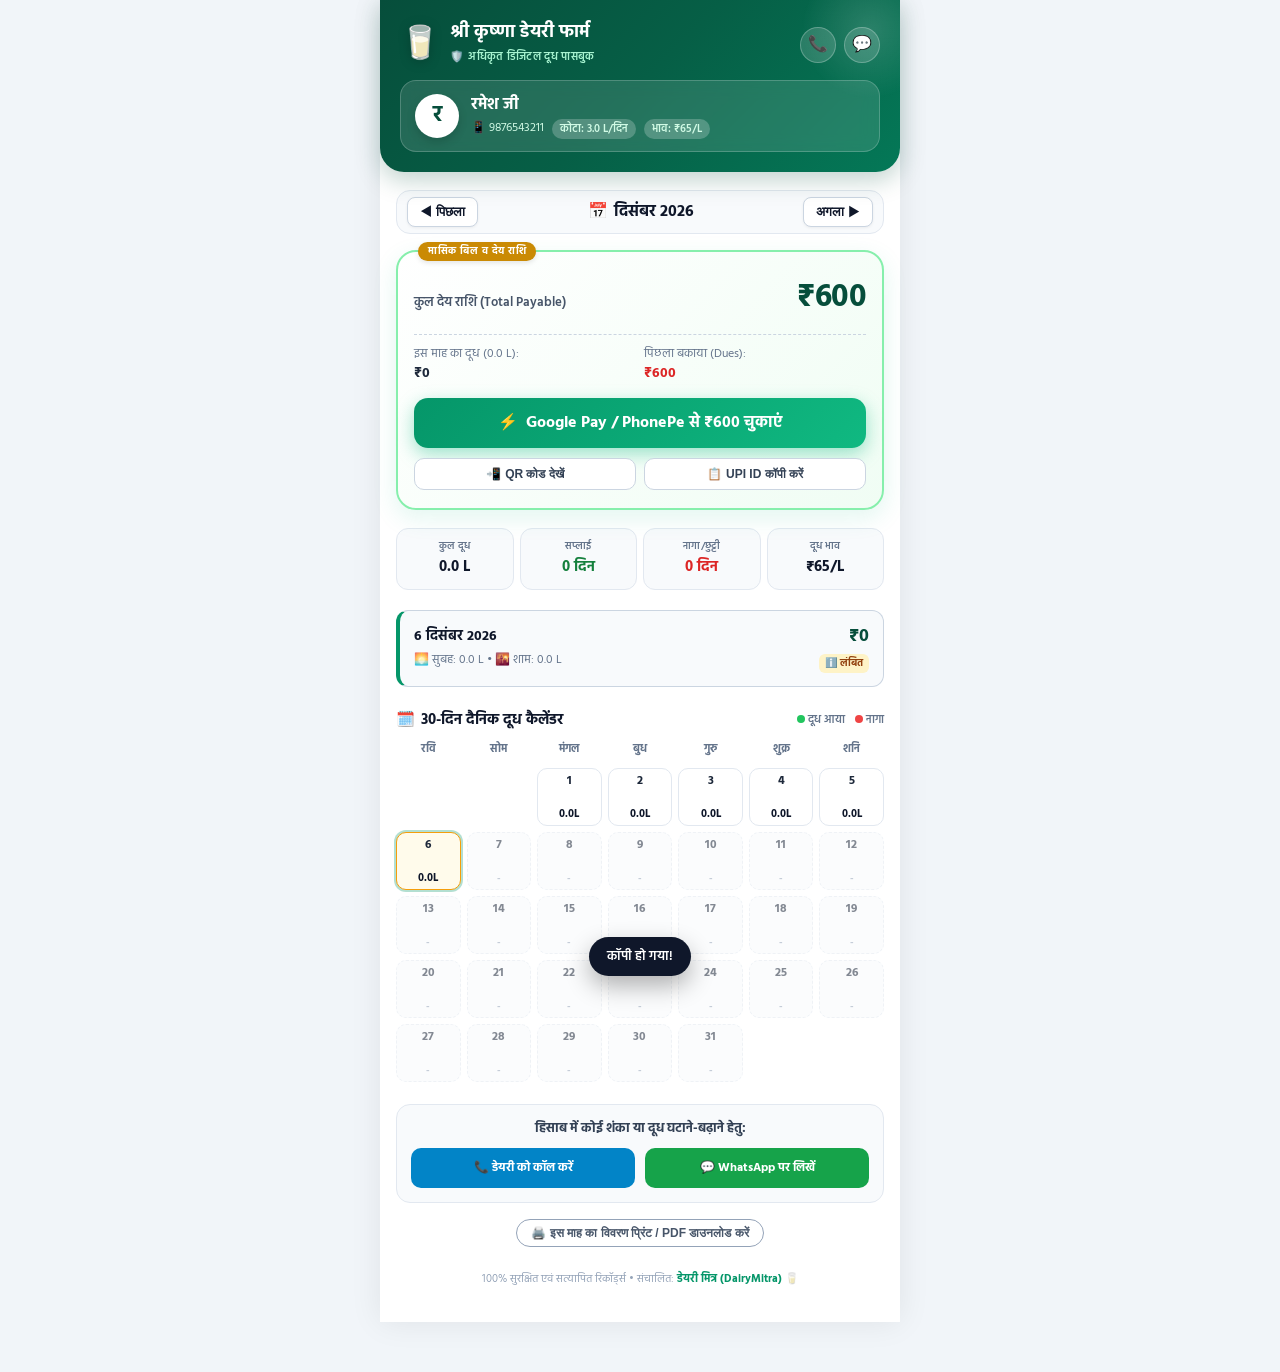
==== passbook.html @ aec5832c "V7.6 V7.6" ====
<!DOCTYPE html>
<html lang="hi">
<head>
  <meta charset="UTF-8">
  <meta name="viewport" content="width=device-width, initial-scale=1.0, maximum-scale=1.0, user-scalable=no">
  <title>डिजिटल दूध पासबुक • डेयरी मित्र (DairyMitra)</title>
  <meta name="description" content="अपने डेयरी फार्म के दूध का दैनिक हिसाब, नागा व मासिक बिल ऑनलाइन लाइव देखें और 1-क्लिक में UPI भुगतान करें।">
  <meta name="theme-color" content="#064e3b">
  <link rel="icon" href="data:image/svg+xml,<svg xmlns='http://www.w3.org/2000/svg' viewBox='0 0 100 100'><text y='.9em' font-size='90'>🥛</text></svg>">
  <link rel="preconnect" href="https://fonts.googleapis.com">
  <link rel="preconnect" href="https://fonts.gstatic.com" crossorigin>
  <link href="https://fonts.googleapis.com/css2?family=Hind:wght@400;500;600;700&family=Plus+Jakarta+Sans:wght@500;600;700;800&display=swap" rel="stylesheet">
  
  <style>
    :root {
      --primary: #059669;
      --primary-dark: #064e3b;
      --primary-light: #10b981;
      --primary-bg: #ecfdf5;
      --accent: #f59e0b;
      --danger: #ef4444;
      --danger-bg: #fef2f2;
      --surface: #ffffff;
      --bg: #f1f5f9;
      --text: #0f172a;
      --text-muted: #64748b;
      --border: #e2e8f0;
      --radius-sm: 8px;
      --radius-md: 14px;
      --radius-lg: 20px;
      --shadow-sm: 0 1px 3px rgba(0,0,0,0.06);
      --shadow-md: 0 6px 18px rgba(0,0,0,0.08);
      --shadow-lg: 0 12px 30px rgba(0,0,0,0.12);
    }

    * {
      box-sizing: border-box;
      margin: 0;
      padding: 0;
      -webkit-tap-highlight-color: transparent;
    }

    body {
      font-family: 'Hind', 'Plus Jakarta Sans', -apple-system, BlinkMacSystemFont, sans-serif;
      background: var(--bg);
      color: var(--text);
      line-height: 1.5;
      padding-bottom: 50px;
    }

    .passbook-container {
      max-width: 520px;
      margin: 0 auto;
      background: var(--surface);
      min-height: 100vh;
      box-shadow: 0 0 30px rgba(0,0,0,0.08);
      position: relative;
    }

    /* Top Brand Header */
    .brand-header {
      background: linear-gradient(135deg, #064e3b 0%, #065f46 50%, #047857 100%);
      color: #ffffff;
      padding: 22px 20px 20px;
      border-bottom-left-radius: 24px;
      border-bottom-right-radius: 24px;
      box-shadow: 0 8px 24px rgba(6, 78, 59, 0.25);
      position: relative;
      overflow: hidden;
    }

    .brand-header::after {
      content: '';
      position: absolute;
      top: -40px;
      right: -40px;
      width: 140px;
      height: 140px;
      background: radial-gradient(circle, rgba(255,255,255,0.15) 0%, transparent 70%);
      border-radius: 50%;
    }

    .brand-top-row {
      display: flex;
      justify-content: space-between;
      align-items: center;
      margin-bottom: 12px;
    }

    .brand-logo-title {
      display: flex;
      align-items: center;
      gap: 10px;
    }

    .brand-icon {
      font-size: 32px;
      line-height: 1;
      filter: drop-shadow(0 2px 6px rgba(0,0,0,0.2));
    }

    .farm-title {
      font-size: 18px;
      font-weight: 700;
      color: #ffffff;
      line-height: 1.2;
    }

    .verified-seal {
      display: inline-flex;
      align-items: center;
      gap: 4px;
      font-size: 11px;
      color: #a7f3d0;
      font-weight: 600;
      letter-spacing: 0.3px;
    }

    .header-quick-actions {
      display: flex;
      gap: 8px;
    }

    .btn-circle-action {
      width: 36px;
      height: 36px;
      border-radius: 50%;
      background: rgba(255,255,255,0.15);
      border: 1px solid rgba(255,255,255,0.25);
      color: #ffffff;
      display: flex;
      align-items: center;
      justify-content: center;
      font-size: 16px;
      cursor: pointer;
      text-decoration: none;
      transition: all 0.2s ease;
    }

    .btn-circle-action:hover {
      background: rgba(255,255,255,0.28);
      transform: scale(1.05);
    }

    /* Customer Profile Card inside Header */
    .cust-profile-card {
      background: rgba(255, 255, 255, 0.12);
      backdrop-filter: blur(8px);
      border: 1px solid rgba(255, 255, 255, 0.2);
      border-radius: 16px;
      padding: 12px 14px;
      display: flex;
      align-items: center;
      justify-content: space-between;
      gap: 12px;
      margin-top: 6px;
    }

    .cust-avatar-box {
      width: 44px;
      height: 44px;
      border-radius: 50%;
      background: #ffffff;
      color: #064e3b;
      display: flex;
      align-items: center;
      justify-content: center;
      font-size: 22px;
      font-weight: 700;
      flex-shrink: 0;
      box-shadow: 0 4px 10px rgba(0,0,0,0.15);
      overflow: hidden;
    }

    .cust-avatar-box img {
      width: 100%;
      height: 100%;
      object-fit: cover;
    }

    .cust-details {
      flex: 1;
      min-width: 0;
    }

    .cust-name {
      font-size: 16px;
      font-weight: 700;
      color: #ffffff;
      white-space: nowrap;
      overflow: hidden;
      text-overflow: ellipsis;
    }

    .cust-meta {
      font-size: 12px;
      color: #d1fae5;
      display: flex;
      flex-wrap: wrap;
      gap: 8px;
      margin-top: 2px;
    }

    .cust-quota-pill {
      background: rgba(255,255,255,0.22);
      padding: 2px 8px;
      border-radius: 10px;
      font-size: 11px;
      font-weight: 600;
    }

    /* Main Body */
    .passbook-content {
      padding: 18px 16px;
    }

    /* Month Selector Bar */
    .month-nav-bar {
      display: flex;
      align-items: center;
      justify-content: space-between;
      background: #f8fafc;
      border: 1px solid var(--border);
      border-radius: var(--radius-md);
      padding: 6px 10px;
      margin-bottom: 16px;
    }

    .btn-month-nav {
      background: var(--surface);
      border: 1px solid #cbd5e1;
      color: var(--text);
      font-size: 13px;
      font-weight: 700;
      padding: 6px 12px;
      border-radius: 8px;
      cursor: pointer;
      display: flex;
      align-items: center;
      gap: 4px;
      box-shadow: var(--shadow-sm);
      transition: all 0.15s ease;
    }

    .btn-month-nav:active {
      transform: scale(0.96);
    }

    .current-month-display {
      font-size: 16px;
      font-weight: 800;
      color: #0f172a;
      display: flex;
      align-items: center;
      gap: 6px;
    }

    /* Executive Billing Hero Card */
    .hero-bill-card {
      background: linear-gradient(135deg, #ffffff 0%, #f0fdf4 100%);
      border: 2px solid #86efac;
      border-radius: var(--radius-lg);
      padding: 18px 16px;
      margin-bottom: 18px;
      box-shadow: 0 8px 24px rgba(16, 185, 129, 0.12);
      position: relative;
    }

    .bill-tag {
      position: absolute;
      top: -10px;
      left: 20px;
      background: #ca8a04;
      color: #ffffff;
      font-size: 10px;
      font-weight: 800;
      padding: 2px 10px;
      border-radius: 12px;
      letter-spacing: 0.5px;
      box-shadow: 0 2px 5px rgba(0,0,0,0.1);
    }

    .bill-amount-row {
      display: flex;
      justify-content: space-between;
      align-items: baseline;
      margin-top: 4px;
      margin-bottom: 12px;
    }

    .bill-label {
      font-size: 13px;
      font-weight: 600;
      color: #475569;
    }

    .bill-total-price {
      font-size: 32px;
      font-weight: 900;
      color: #064e3b;
      letter-spacing: -0.5px;
    }

    .bill-breakdown-row {
      display: grid;
      grid-template-columns: 1fr 1fr;
      gap: 8px;
      padding-top: 10px;
      border-top: 1px dashed #cbd5e1;
      font-size: 12px;
      margin-bottom: 14px;
    }

    .breakdown-item strong {
      display: block;
      font-size: 14px;
      color: #1e293b;
      font-weight: 700;
    }

    .breakdown-item span {
      color: #64748b;
    }

    /* Big 1-Click UPI Pay Button */
    .btn-pay-upi-main {
      width: 100%;
      min-height: 50px;
      background: linear-gradient(135deg, #059669 0%, #10b981 100%);
      color: #ffffff;
      border: none;
      border-radius: 14px;
      font-size: 16px;
      font-weight: 800;
      cursor: pointer;
      display: flex;
      align-items: center;
      justify-content: center;
      gap: 8px;
      box-shadow: 0 6px 18px rgba(16, 185, 129, 0.4);
      transition: all 0.2s ease;
      text-decoration: none;
    }

    .btn-pay-upi-main:hover {
      background: linear-gradient(135deg, #047857 0%, #059669 100%);
      transform: translateY(-2px);
      box-shadow: 0 8px 24px rgba(16, 185, 129, 0.5);
    }

    .btn-pay-upi-main:active {
      transform: scale(0.98);
    }

    .secondary-pay-actions {
      display: flex;
      justify-content: space-between;
      gap: 8px;
      margin-top: 10px;
    }

    .btn-sec-pay {
      flex: 1;
      background: #ffffff;
      border: 1px solid #cbd5e1;
      border-radius: 10px;
      padding: 8px 10px;
      font-size: 12px;
      font-weight: 700;
      color: #334155;
      cursor: pointer;
      display: flex;
      align-items: center;
      justify-content: center;
      gap: 4px;
      transition: all 0.15s ease;
    }

    .btn-sec-pay:hover {
      background: #f8fafc;
      border-color: #94a3b8;
    }

    /* Dynamic QR Code Collapse Card */
    .qr-card-collapsible {
      display: none;
      background: #ffffff;
      border: 1px solid #cbd5e1;
      border-radius: 14px;
      padding: 16px;
      margin-top: 12px;
      text-align: center;
      animation: fadeIn 0.25s ease-out;
    }

    .qr-card-collapsible.active {
      display: block;
    }

    .qr-card-img {
      width: 190px;
      height: 190px;
      border: 2px solid #e2e8f0;
      border-radius: 12px;
      padding: 4px;
      margin: 0 auto 8px;
      display: block;
    }

    .qr-upi-info {
      font-size: 12px;
      color: #475569;
      font-weight: 600;
    }

    /* Monthly Stats Strip */
    .stats-strip {
      display: grid;
      grid-template-columns: repeat(4, 1fr);
      gap: 6px;
      margin-bottom: 20px;
    }

    .stat-pill {
      background: #f8fafc;
      border: 1px solid var(--border);
      border-radius: 12px;
      padding: 10px 4px;
      text-align: center;
    }

    .stat-pill-label {
      display: block;
      font-size: 10px;
      color: #64748b;
      font-weight: 600;
      text-transform: uppercase;
      letter-spacing: 0.3px;
    }

    .stat-pill-val {
      font-size: 15px;
      font-weight: 800;
      color: #0f172a;
      margin-top: 2px;
      display: block;
    }

    .stat-pill-val.green {
      color: #15803d;
    }

    .stat-pill-val.red {
      color: #dc2626;
    }

    /* Calendar Section */
    .calendar-section-header {
      display: flex;
      justify-content: space-between;
      align-items: center;
      margin-bottom: 10px;
    }

    .section-title {
      font-size: 15px;
      font-weight: 800;
      color: #0f172a;
      display: flex;
      align-items: center;
      gap: 6px;
    }

    .calendar-legend {
      display: flex;
      align-items: center;
      gap: 10px;
      font-size: 11px;
      color: #64748b;
      font-weight: 600;
    }

    .legend-dot {
      width: 8px;
      height: 8px;
      border-radius: 50%;
      display: inline-block;
    }

    .legend-dot.green { background: #22c55e; }
    .legend-dot.red { background: #ef4444; }

    /* Interactive 30-Day Grid (Country Delight / MilkBasket Style) */
    .days-grid {
      display: grid;
      grid-template-columns: repeat(7, 1fr);
      gap: 6px;
      margin-bottom: 22px;
    }

    .day-col-header {
      text-align: center;
      font-size: 11px;
      font-weight: 700;
      color: #64748b;
      padding-bottom: 4px;
    }

    .day-cell {
      background: #ffffff;
      border: 1.5px solid #e2e8f0;
      border-radius: 10px;
      min-height: 58px;
      padding: 6px 4px 4px;
      display: flex;
      flex-direction: column;
      justify-content: space-between;
      align-items: center;
      cursor: pointer;
      position: relative;
      transition: all 0.15s ease;
    }

    .day-cell:hover {
      border-color: #94a3b8;
      transform: translateY(-1px);
    }

    .day-cell.is-selected {
      border-color: #059669;
      background: #f0fdf4;
      box-shadow: 0 0 0 2px rgba(5, 150, 105, 0.3);
    }

    .day-cell.is-today {
      border-color: #f59e0b;
      background: #fffbeb;
    }

    .day-cell.is-delivered {
      border-color: #bbf7d0;
      background: #f0fdf4;
    }

    .day-cell.is-skipped {
      border-color: #fecaca;
      background: #fef2f2;
    }

    .day-cell.is-future {
      opacity: 0.55;
      background: #f8fafc;
      border-style: dashed;
      cursor: default;
    }

    .cell-date-num {
      font-size: 12px;
      font-weight: 700;
      color: #1e293b;
      line-height: 1;
    }

    .cell-milk-qty {
      font-size: 11px;
      font-weight: 800;
      line-height: 1.1;
      text-align: center;
      border-radius: 6px;
      padding: 1px 3px;
      width: 100%;
    }

    .is-delivered .cell-milk-qty {
      color: #15803d;
      background: #dcfce7;
    }

    .is-skipped .cell-milk-qty {
      color: #b91c1c;
      background: #fee2e2;
      font-size: 9px;
      font-weight: 700;
    }

    .is-future .cell-milk-qty {
      color: #94a3b8;
      font-size: 10px;
    }

    /* Selected Day Detail Popover / Card */
    .day-detail-banner {
      background: #f8fafc;
      border: 1px solid #cbd5e1;
      border-left: 4px solid #059669;
      border-radius: 12px;
      padding: 12px 14px;
      margin-bottom: 22px;
      display: flex;
      justify-content: space-between;
      align-items: center;
      animation: fadeIn 0.2s ease-out;
    }

    .day-detail-info strong {
      display: block;
      font-size: 14px;
      color: #0f172a;
    }

    .day-detail-info small {
      font-size: 12px;
      color: #64748b;
    }

    .day-detail-amount {
      text-align: right;
    }

    .day-detail-amount .day-cost {
      font-size: 18px;
      font-weight: 800;
      color: #064e3b;
      display: block;
    }

    .day-detail-amount .day-status-pill {
      font-size: 10px;
      font-weight: 700;
      padding: 2px 6px;
      border-radius: 6px;
      display: inline-block;
    }

    .day-status-pill.delivered { background: #dcfce7; color: #166534; }
    .day-status-pill.skipped { background: #fee2e2; color: #991b1b; }
    .day-status-pill.pending { background: #fef3c7; color: #92400e; }

    /* Bottom Trust & Contact Buttons */
    .bottom-support-box {
      background: #f8fafc;
      border: 1px solid var(--border);
      border-radius: var(--radius-md);
      padding: 14px;
      text-align: center;
      margin-top: 10px;
    }

    .support-title {
      font-size: 13px;
      font-weight: 700;
      color: #334155;
      margin-bottom: 10px;
    }

    .support-buttons-row {
      display: grid;
      grid-template-columns: 1fr 1fr;
      gap: 10px;
    }

    .btn-support {
      min-height: 40px;
      border-radius: 10px;
      font-size: 12px;
      font-weight: 700;
      display: flex;
      align-items: center;
      justify-content: center;
      gap: 6px;
      cursor: pointer;
      text-decoration: none;
      transition: all 0.15s ease;
      border: none;
    }

    .btn-support.call {
      background: #0284c7;
      color: #ffffff;
    }

    .btn-support.whatsapp {
      background: #16a34a;
      color: #ffffff;
    }

    .btn-support:active {
      transform: scale(0.97);
    }

    /* Print & Share Action */
    .print-download-row {
      display: flex;
      justify-content: center;
      margin-top: 16px;
    }

    .btn-print-slip {
      background: transparent;
      border: 1px solid #94a3b8;
      color: #475569;
      font-size: 12px;
      font-weight: 700;
      padding: 6px 14px;
      border-radius: 20px;
      cursor: pointer;
      display: flex;
      align-items: center;
      gap: 6px;
      transition: all 0.15s ease;
    }

    .btn-print-slip:hover {
      background: #e2e8f0;
      color: #0f172a;
    }

    /* Footer Note */
    .passbook-footer {
      text-align: center;
      font-size: 11px;
      color: #94a3b8;
      margin-top: 24px;
      padding-bottom: 16px;
    }

    .passbook-footer strong {
      color: #059669;
    }

    /* Toast Notification */
    .passbook-toast {
      position: fixed;
      bottom: 24px;
      left: 50%;
      transform: translateX(-50%) translateY(100px);
      background: #0f172a;
      color: #ffffff;
      padding: 10px 18px;
      border-radius: 25px;
      font-size: 13px;
      font-weight: 600;
      box-shadow: 0 10px 25px rgba(0,0,0,0.3);
      z-index: 9999;
      transition: transform 0.3s cubic-bezier(0.18, 0.89, 0.32, 1.28);
      pointer-events: none;
      white-space: nowrap;
    }

    .passbook-toast.show {
      transform: translateX(-50%) translateY(0);
    }

    @keyframes fadeIn {
      from { opacity: 0; transform: translateY(-4px); }
      to { opacity: 1; transform: translateY(0); }
    }

    /* Print Friendly Overrides */
    @media print {
      body {
        background: #ffffff;
        color: #000000;
      }
      .passbook-container {
        box-shadow: none;
        max-width: 100%;
      }
      .btn-pay-upi-main, .secondary-pay-actions, .month-nav-bar, .bottom-support-box, .print-download-row {
        display: none !important;
      }
      .brand-header {
        background: #f1f5f9 !important;
        color: #000000 !important;
        border-radius: 0;
      }
      .farm-title, .cust-name {
        color: #000000 !important;
      }
      .cust-profile-card {
        background: #ffffff !important;
        border: 1px solid #000000 !important;
      }
    }
  </style>
</head>
<body>

  <div class="passbook-container">
    <!-- Brand & Farm Header -->
    <header class="brand-header">
      <div class="brand-top-row">
        <div class="brand-logo-title">
          <span class="brand-icon">🥛</span>
          <div>
            <h1 class="farm-title" id="farmNameDisplay">श्री कृष्णा डेयरी फार्म</h1>
            <div class="verified-seal">
              <span>🛡️</span> अधिकृत डिजिटल दूध पासबुक
            </div>
          </div>
        </div>
        <div class="header-quick-actions">
          <a href="#" class="btn-circle-action" id="headerCallBtn" title="कॉल करें">📞</a>
          <a href="#" class="btn-circle-action" id="headerWaBtn" target="_blank" title="WhatsApp करें">💬</a>
        </div>
      </div>

      <!-- Customer Profile Header Card -->
      <div class="cust-profile-card">
        <div class="cust-avatar-box" id="custAvatarBox">
          👤
        </div>
        <div class="cust-details">
          <div class="cust-name" id="custNameDisplay">रमेश जी</div>
          <div class="cust-meta">
            <span id="custPhoneDisplay">📱 9876543211</span>
            <span class="cust-quota-pill" id="custQuotaDisplay">कोटा: 2.0 L/दिन</span>
            <span class="cust-quota-pill" id="custRateDisplay">भाव: ₹65/L</span>
          </div>
        </div>
      </div>
    </header>

    <!-- Main Content Area -->
    <main class="passbook-content">
      <!-- Month Navigation Bar -->
      <div class="month-nav-bar">
        <button type="button" class="btn-month-nav" id="btnPrevMonth">◀ पिछला</button>
        <div class="current-month-display">
          <span>📅</span>
          <span id="currentMonthYearText">अक्टूबर 2026</span>
        </div>
        <button type="button" class="btn-month-nav" id="btnNextMonth">अगला ▶</button>
      </div>

      <!-- Executive Billing & Dues Hero Card -->
      <section class="hero-bill-card">
        <span class="bill-tag">मासिक बिल व देय राशि</span>
        
        <div class="bill-amount-row">
          <div class="bill-label">कुल देय राशि (Total Payable)</div>
          <div class="bill-total-price" id="totalPayableDisplay">₹0</div>
        </div>

        <div class="bill-breakdown-row">
          <div class="breakdown-item">
            <span>इस माह का दूध (<span id="bdTotalLitres">0.0</span> L):</span>
            <strong id="bdMonthBill">₹0</strong>
          </div>
          <div class="breakdown-item">
            <span>पिछला बकाया (Dues):</span>
            <strong id="bdPrevDues" style="color: #dc2626;">₹0</strong>
          </div>
        </div>

        <!-- 1-Click UPI Payment Button -->
        <a href="#" class="btn-pay-upi-main" id="btnPayUpiNow">
          <span>⚡</span> <span id="btnPayText">Google Pay / PhonePe से ₹0 चुकाएं</span>
        </a>

        <!-- Secondary Pay Options (QR Code Toggle & Copy ID) -->
        <div class="secondary-pay-actions">
          <button type="button" class="btn-sec-pay" id="btnToggleQr">
            <span>📲</span> QR कोड देखें
          </button>
          <button type="button" class="btn-sec-pay" id="btnCopyUpiId">
            <span>📋</span> UPI ID कॉपी करें
          </button>
        </div>

        <!-- Collapsible QR Code Card -->
        <div class="qr-card-collapsible" id="qrCollapseCard">
          <img src="" alt="DairyMitra Payment QR" class="qr-card-img" id="passbookQrImg">
          <div class="qr-upi-info">
            PhonePe, GPay, Paytm या BHIM से स्कैन करें<br>
            <strong id="displayUpiIdText">dairyfarm@upi</strong>
          </div>
        </div>
      </section>

      <!-- Monthly Statistics Bar -->
      <section class="stats-strip">
        <div class="stat-pill">
          <span class="stat-pill-label">कुल दूध</span>
          <strong class="stat-pill-val" id="statLitres">0.0 L</strong>
        </div>
        <div class="stat-pill">
          <span class="stat-pill-label">सप्लाई</span>
          <strong class="stat-pill-val green" id="statDays">0 दिन</strong>
        </div>
        <div class="stat-pill">
          <span class="stat-pill-label">नागा/छुट्टी</span>
          <strong class="stat-pill-val red" id="statSkipped">0 दिन</strong>
        </div>
        <div class="stat-pill">
          <span class="stat-pill-label">दूध भाव</span>
          <strong class="stat-pill-val" id="statRate">₹65/L</strong>
        </div>
      </section>

      <!-- Selected Day Detail Popover / Callout -->
      <div class="day-detail-banner" id="dayDetailBanner" style="display: none;">
        <div class="day-detail-info">
          <strong id="detailDateHeading">15 अक्टूबर 2026</strong>
          <small id="detailShiftBreakdown">सुबह: 1.0 L • शाम: 1.0 L</small>
        </div>
        <div class="day-detail-amount">
          <span class="day-cost" id="detailCost">₹130</span>
          <span class="day-status-pill delivered" id="detailStatusBadge">✓ दूध डिलीवर</span>
        </div>
      </div>

      <!-- Country Delight Style 30-Day Milk Calendar Grid -->
      <section class="calendar-section">
        <div class="calendar-section-header">
          <div class="section-title">
            <span>🗓️</span> 30-दिन दैनिक दूध कैलेंडर
          </div>
          <div class="calendar-legend">
            <span><span class="legend-dot green"></span> दूध आया</span>
            <span><span class="legend-dot red"></span> नागा</span>
          </div>
        </div>

        <!-- 7 Days Grid Header -->
        <div class="days-grid" id="calendarDaysGrid">
          <!-- Populated dynamically via JS -->
        </div>
      </section>

      <!-- Direct Contact & Support -->
      <section class="bottom-support-box">
        <div class="support-title">हिसाब में कोई शंका या दूध घटाने-बढ़ाने हेतु:</div>
        <div class="support-buttons-row">
          <a href="#" class="btn-support call" id="btnSupportCall">
            📞 डेयरी को कॉल करें
          </a>
          <a href="#" class="btn-support whatsapp" id="btnSupportWa" target="_blank">
            💬 WhatsApp पर लिखें
          </a>
        </div>
      </section>

      <!-- Print / Download PDF -->
      <div class="print-download-row">
        <button type="button" class="btn-print-slip" onclick="window.print()">
          🖨️ इस माह का विवरण प्रिंट / PDF डाउनलोड करें
        </button>
      </div>

      <footer class="passbook-footer">
        100% सुरक्षित एवं सत्यापित रिकॉर्ड्स • संचालित: <strong>डेयरी मित्र (DairyMitra)</strong> 🥛
      </footer>
    </main>
  </div>

  <!-- Toast Notification -->
  <div class="passbook-toast" id="passbookToast">कॉपी हो गया!</div>

  <!-- Client-side Logic -->
  <script>
    // State
    let currentYear = new Date().getFullYear();
    let currentMonth = new Date().getMonth() + 1;
    let selectedDayNum = new Date().getDate();

    let customerData = {
      id: 'c1',
      name: 'रमेश जी',
      phone: '9876543211',
      address: 'मकान नं 12, गली 2',
      quotaMorning: 2.0,
      quotaEvening: 1.0,
      rate: 65,
      dues: 600,
      photo: ''
    };

    let farmSettings = {
      farmName: 'श्री कृष्णा डेयरी फार्म',
      ownerPhone: '9876543210',
      upiId: 'dairyfarm@upi',
      defaultRate: 65
    };

    let deliveryRecords = {};

    const HINDI_MONTHS = ['', 'जनवरी', 'फ़रवरी', 'मार्च', 'अप्रैल', 'मई', 'जून', 'जुलाई', 'अगस्त', 'सितंबर', 'अक्टूबर', 'नवंबर', 'दिसंबर'];
    const DAY_NAMES = ['रवि', 'सोम', 'मंगल', 'बुध', 'गुरु', 'शुक्र', 'शनि'];

    function showToast(msg) {
      const toast = document.getElementById('passbookToast');
      toast.innerText = msg;
      toast.classList.add('show');
      setTimeout(() => toast.classList.remove('show'), 2200);
    }

    // Parse URL Params & Payload
    function initDataFromUrl() {
      const urlParams = new URLSearchParams(window.location.search);
      const custId = urlParams.get('c') || urlParams.get('cust') || 'c1';
      const farmPhone = urlParams.get('f') || urlParams.get('phone') || '';
      const yearParam = parseInt(urlParams.get('y'));
      const monthParam = parseInt(urlParams.get('m'));

      if (yearParam && yearParam >= 2020) currentYear = yearParam;
      if (monthParam && monthParam >= 1 && monthParam <= 12) currentMonth = monthParam;

      // Check Hash for embedded Base64 payload (100% offline & portable)
      if (window.location.hash && window.location.hash.startsWith('#d=')) {
        try {
          const rawB64 = window.location.hash.substring(3);
          const decodedJson = decodeURIComponent(escape(atob(rawB64)));
          const payload = JSON.parse(decodedJson);
          if (payload.customer) customerData = payload.customer;
          if (payload.farmSettings) farmSettings = payload.farmSettings;
          if (payload.deliveries) deliveryRecords = payload.deliveries;
          renderAll();
          return;
        } catch (e) {
          console.warn('Could not parse hash payload:', e);
        }
      }

      // Check LocalStorage if opened on same device
      try {
        const local = localStorage.getItem('dairymitra_db_v1');
        if (local) {
          const fullData = JSON.parse(local);
          if (fullData.farmSettings) farmSettings = { ...farmSettings, ...fullData.farmSettings };
          const urlParams = new URLSearchParams(window.location.search);
          const isSupplier = (urlParams.get('type') === 'supplier') || (window.location.hash && window.location.hash.includes('"type":"supplier"'));
          const suppId = urlParams.get('s') || custId;

          if (isSupplier && fullData.suppliers) {
            const foundSupp = (fullData.suppliers || []).find(s => s.id === suppId || s.phone === suppId);
            if (foundSupp) customerData = foundSupp;
            if (fullData.dailyRecords) {
              Object.keys(fullData.dailyRecords).forEach(dKey => {
                const rec = fullData.dailyRecords[dKey];
                if (rec && rec.purchases) {
                  const m = rec.purchases.morning ? rec.purchases.morning[customerData.id] : null;
                  const e = rec.purchases.evening ? rec.purchases.evening[customerData.id] : null;
                  if (m || e) {
                    deliveryRecords[dKey] = {
                      morning: m || { litres: 0, status: 'unrecorded' },
                      evening: e || { litres: 0, status: 'unrecorded' }
                    };
                  }
                }
              });
            }
          } else {
            const found = (fullData.customers || []).find(c => c.id === custId || c.phone === custId);
            if (found) customerData = found;
            if (fullData.dailyRecords) {
              Object.keys(fullData.dailyRecords).forEach(dKey => {
                const rec = fullData.dailyRecords[dKey];
                if (rec && rec.delivery) {
                  const m = rec.delivery.morning ? rec.delivery.morning[customerData.id] : null;
                  const e = rec.delivery.evening ? rec.delivery.evening[customerData.id] : null;
                  if (m || e) {
                    deliveryRecords[dKey] = {
                      morning: m || { litres: 0, status: 'pending' },
                      evening: e || { litres: 0, status: 'pending' }
                    };
                  }
                }
              });
            }
          }
        }
      } catch (err) {
        console.warn('LocalStorage lookup failed:', err);
      }

      // Attempt live fetch from server
      fetch(`/api/passbook-data?c=${encodeURIComponent(custId)}&phone=${encodeURIComponent(farmPhone)}`)
        .then(res => res.json())
        .then(data => {
          if (data && data.success) {
            if (data.customer) customerData = data.customer;
            if (data.farmSettings) farmSettings = data.farmSettings;
            if (data.deliveries) deliveryRecords = data.deliveries;
            renderAll();
          }
        })
        .catch(err => {
          console.log('Server fetch offline, using local/cached state:', err);
        })
        .finally(() => {
          renderAll();
        });
    }

    function calculateMonthStats(year, month) {
      const daysInMonth = new Date(year, month, 0).getDate();
      const todayStr = new Date().toISOString().split('T')[0];
      const rate = customerData.rate || 65;
      const defaultDaily = (customerData.quotaMorning || 0) + (customerData.quotaEvening || 0);

      let totalLitres = 0;
      let deliveredDays = 0;
      let skippedDays = 0;
      const days = [];

      for (let d = 1; d <= daysInMonth; d++) {
        const dKey = `${year}-${String(month).padStart(2, '0')}-${String(d).padStart(2, '0')}`;
        const isFuture = (dKey > todayStr);
        const isToday = (dKey === todayStr);

        let mQty = 0;
        let eQty = 0;
        let mStatus = 'pending';
        let eStatus = 'pending';
        let hasData = false;

        if (deliveryRecords[dKey]) {
          hasData = true;
          const rec = deliveryRecords[dKey];
          if (rec.morning) {
            mQty = parseFloat(rec.morning.litres) || 0;
            mStatus = rec.morning.status || (mQty > 0 ? 'delivered' : 'pending');
          }
          if (rec.evening) {
            eQty = parseFloat(rec.evening.litres) || 0;
            eStatus = rec.evening.status || (eQty > 0 ? 'delivered' : 'pending');
          }
        } else if (!isFuture) {
          // Do NOT fake deliveries for unrecorded past days
          mQty = 0;
          eQty = 0;
          mStatus = 'unrecorded';
          eStatus = 'unrecorded';
          hasData = false;
        }

        const dayTotal = Math.round((mQty + eQty) * 10) / 10;
        let status = 'unrecorded';

        if (isFuture) {
          status = 'future';
        } else if (dayTotal > 0) {
          status = 'delivered';
          deliveredDays++;
          totalLitres += dayTotal;
        } else if (mStatus === 'skipped' || eStatus === 'skipped') {
          status = 'skipped';
          skippedDays++;
        } else if (isToday) {
          status = 'today';
        }

        days.push({
          dayNum: d,
          dateKey: dKey,
          morningQty: mQty,
          eveningQty: eQty,
          totalLitres: dayTotal,
          status: status,
          isFuture: isFuture,
          isToday: isToday,
          cost: Math.round(dayTotal * rate)
        });
      }

      totalLitres = Math.round(totalLitres * 10) / 10;
      const monthBill = Math.round(totalLitres * rate);
      const dues = customerData.dues || 0;
      const totalPayable = monthBill + dues;

      return {
        daysInMonth,
        totalLitres,
        deliveredDays,
        skippedDays,
        rate,
        monthBill,
        dues,
        totalPayable,
        days
      };
    }

    function renderAll() {
      const urlParams = new URLSearchParams(window.location.search);
      const isSupplier = (urlParams.get('type') === 'supplier') || (window.location.hash && window.location.hash.includes('"type":"supplier"'));

      // 1. Header Details
      document.getElementById('farmNameDisplay').innerText = farmSettings.farmName || 'श्री कृष्णा डेयरी फार्म';
      document.getElementById('custNameDisplay').innerText = customerData.name || (isSupplier ? 'किसान सप्लायर' : 'ग्राहक');
      document.getElementById('custPhoneDisplay').innerText = customerData.phone ? `📱 ${customerData.phone}` : (customerData.village ? `📍 ${customerData.village}` : '');
      
      const totalQuota = ((customerData.quotaMorning || 0) + (customerData.quotaEvening || 0)).toFixed(1);
      document.getElementById('custQuotaDisplay').innerText = isSupplier ? `अनुमानित: ${totalQuota} L/दिन` : `कोटा: ${totalQuota} L/दिन`;
      document.getElementById('custRateDisplay').innerText = isSupplier ? `खरीद भाव: ₹${customerData.rate || 48}/L` : `भाव: ₹${customerData.rate || 65}/L`;

      if (isSupplier) {
        document.title = `डिजिटल दूध संकलन पासबुक • ${customerData.name}`;
        const liveBadge = document.querySelector('.live-badge');
        if (liveBadge) liveBadge.innerText = '🤝 किसान संकलन पासबुक';
        const payBtn = document.getElementById('openUpiModalBtn');
        if (payBtn) payBtn.style.display = 'none';
      }

      // Customer Avatar
      const avatarBox = document.getElementById('custAvatarBox');
      if (customerData.photo) {
        avatarBox.innerHTML = `<img src="${customerData.photo}" alt="${customerData.name}">`;
      } else {
        avatarBox.innerText = (customerData.name || 'ग')[0];
      }

      // Quick Call / WA links
      const ownerPhone = (farmSettings.ownerPhone || '9876543210').replace(/[^0-9]/g, '');
      const callLink = `tel:${ownerPhone}`;
      const waText = encodeURIComponent(`नमस्ते ${farmSettings.farmName}, मैं ${customerData.name} अपनी ऑनलाइन पासबुक देख रहा हूँ।`);
      const waLink = `https://wa.me/91${ownerPhone}?text=${waText}`;

      document.getElementById('headerCallBtn').href = callLink;
      document.getElementById('headerWaBtn').href = waLink;
      document.getElementById('btnSupportCall').href = callLink;
      document.getElementById('btnSupportWa').href = waLink;

      // 2. Month Display
      document.getElementById('currentMonthYearText').innerText = `${HINDI_MONTHS[currentMonth]} ${currentYear}`;

      // 3. Stats & Billing
      const stats = calculateMonthStats(currentYear, currentMonth);

      document.getElementById('totalPayableDisplay').innerText = `₹${stats.totalPayable.toLocaleString('en-IN')}`;
      document.getElementById('bdTotalLitres').innerText = stats.totalLitres.toFixed(1);
      document.getElementById('bdMonthBill').innerText = `₹${stats.monthBill.toLocaleString('en-IN')}`;
      document.getElementById('bdPrevDues').innerText = `₹${stats.dues.toLocaleString('en-IN')}`;
      document.getElementById('btnPayText').innerText = `Google Pay / PhonePe से ₹${stats.totalPayable.toLocaleString('en-IN')} चुकाएं`;

      document.getElementById('statLitres').innerText = `${stats.totalLitres.toFixed(1)} L`;
      document.getElementById('statDays').innerText = `${stats.deliveredDays} दिन`;
      document.getElementById('statSkipped').innerText = `${stats.skippedDays} दिन`;
      document.getElementById('statRate').innerText = `₹${stats.rate}/L`;

      // 4. Setup UPI Deep Link & QR Code
      const upiId = farmSettings.upiId || 'dairyfarm@upi';
      const upiName = farmSettings.farmName || 'DairyMitra';
      const amount = stats.totalPayable > 0 ? stats.totalPayable : 1;
      const tn = encodeURIComponent(`MilkBill-${customerData.name}-${HINDI_MONTHS[currentMonth]}`);
      const upiParams = `pa=${encodeURIComponent(upiId)}&pn=${encodeURIComponent(upiName)}&am=${amount}&cu=INR&tn=${tn}`;
      const genericUpi = `upi://pay?${upiParams}`;

      // Setup Payment Button
      const payBtn = document.getElementById('btnPayUpiNow');
      payBtn.href = genericUpi;
      payBtn.onclick = (e) => {
        const isMobile = /Android|iPhone|iPad|iPod/i.test(navigator.userAgent || '');
        if (!isMobile) {
          e.preventDefault();
          toggleQrCode(true);
          showToast(`💻 कृपया नीचे दिए गए QR कोड को मोबाइल से स्कैन करें`);
        }
      };

      // Setup QR Image
      const qrData = encodeURIComponent(genericUpi);
      document.getElementById('passbookQrImg').src = `https://api.qrserver.com/v1/create-qr-code/?size=200x200&data=${qrData}`;
      document.getElementById('displayUpiIdText').innerText = upiId;

      // 5. Render 30-Day Calendar Grid
      renderCalendarGrid(stats.days);
    }

    function renderCalendarGrid(daysArray) {
      const grid = document.getElementById('calendarDaysGrid');
      grid.innerHTML = '';

      // First day of month offset
      const firstDayIndex = new Date(currentYear, currentMonth - 1, 1).getDay();

      // Day of week headers
      DAY_NAMES.forEach(dayName => {
        const h = document.createElement('div');
        h.className = 'day-col-header';
        h.innerText = dayName;
        grid.appendChild(h);
      });

      // Blank cells before the 1st
      for (let i = 0; i < firstDayIndex; i++) {
        const blank = document.createElement('div');
        blank.style.visibility = 'hidden';
        grid.appendChild(blank);
      }

      daysArray.forEach(d => {
        const cell = document.createElement('div');
        cell.className = `day-cell is-${d.status}`;
        if (d.dayNum === selectedDayNum) cell.classList.add('is-selected');

        let displayQty = `${d.totalLitres.toFixed(1)}L`;
        if (d.status === 'skipped') displayQty = 'नागा';
        else if (d.isFuture) displayQty = '-';

        cell.innerHTML = `
          <span class="cell-date-num">${d.dayNum}</span>
          <span class="cell-milk-qty">${displayQty}</span>
        `;

        cell.addEventListener('click', () => {
          document.querySelectorAll('.day-cell').forEach(c => c.classList.remove('is-selected'));
          cell.classList.add('is-selected');
          selectedDayNum = d.dayNum;
          showDayDetail(d);
        });

        grid.appendChild(cell);

        // Auto-show today or first day
        if (d.dayNum === selectedDayNum || (d.isToday && !selectedDayNum)) {
          showDayDetail(d);
        }
      });
    }

    function showDayDetail(d) {
      const banner = document.getElementById('dayDetailBanner');
      banner.style.display = 'flex';

      const dateHeading = document.getElementById('detailDateHeading');
      const shiftBreakdown = document.getElementById('detailShiftBreakdown');
      const costEl = document.getElementById('detailCost');
      const badge = document.getElementById('detailStatusBadge');

      dateHeading.innerText = `${d.dayNum} ${HINDI_MONTHS[currentMonth]} ${currentYear}`;
      shiftBreakdown.innerText = `🌅 सुबह: ${(d.morningQty || 0).toFixed(1)} L • 🌇 शाम: ${(d.eveningQty || 0).toFixed(1)} L`;
      costEl.innerText = `₹${d.cost}`;

      if (d.status === 'delivered') {
        badge.className = 'day-status-pill delivered';
        badge.innerText = `✓ ${d.totalLitres.toFixed(1)} L सप्लाई`;
      } else if (d.status === 'skipped') {
        badge.className = 'day-status-pill skipped';
        badge.innerText = '❌ नागा / छुट्टी';
      } else if (d.isFuture) {
        badge.className = 'day-status-pill pending';
        badge.innerText = '⏳ आगामी दिन';
      } else {
        badge.className = 'day-status-pill pending';
        badge.innerText = 'ℹ️ लंबित';
      }
    }

    function toggleQrCode(forceOpen = false) {
      const card = document.getElementById('qrCollapseCard');
      if (forceOpen || !card.classList.contains('active')) {
        card.classList.add('active');
      } else {
        card.classList.remove('active');
      }
    }

    // Event Listeners
    document.getElementById('btnPrevMonth').addEventListener('click', () => {
      currentMonth--;
      if (currentMonth < 1) {
        currentMonth = 12;
        currentYear--;
      }
      selectedDayNum = 1;
      renderAll();
    });

    document.getElementById('btnNextMonth').addEventListener('click', () => {
      currentMonth++;
      if (currentMonth > 12) {
        currentMonth = 1;
        currentYear++;
      }
      selectedDayNum = 1;
      renderAll();
    });

    document.getElementById('btnToggleQr').addEventListener('click', () => toggleQrCode());

    document.getElementById('btnCopyUpiId').addEventListener('click', () => {
      const upiId = farmSettings.upiId || 'dairyfarm@upi';
      if (navigator.clipboard) {
        navigator.clipboard.writeText(upiId).then(() => {
          showToast(`📋 UPI ID कॉपी हुई: ${upiId}`);
        }).catch(() => {
          showToast(`📋 UPI ID: ${upiId}`);
        });
      } else {
        showToast(`📋 UPI ID: ${upiId}`);
      }
    });

    // Initialize
    initDataFromUrl();
  </script>
</body>
</html>
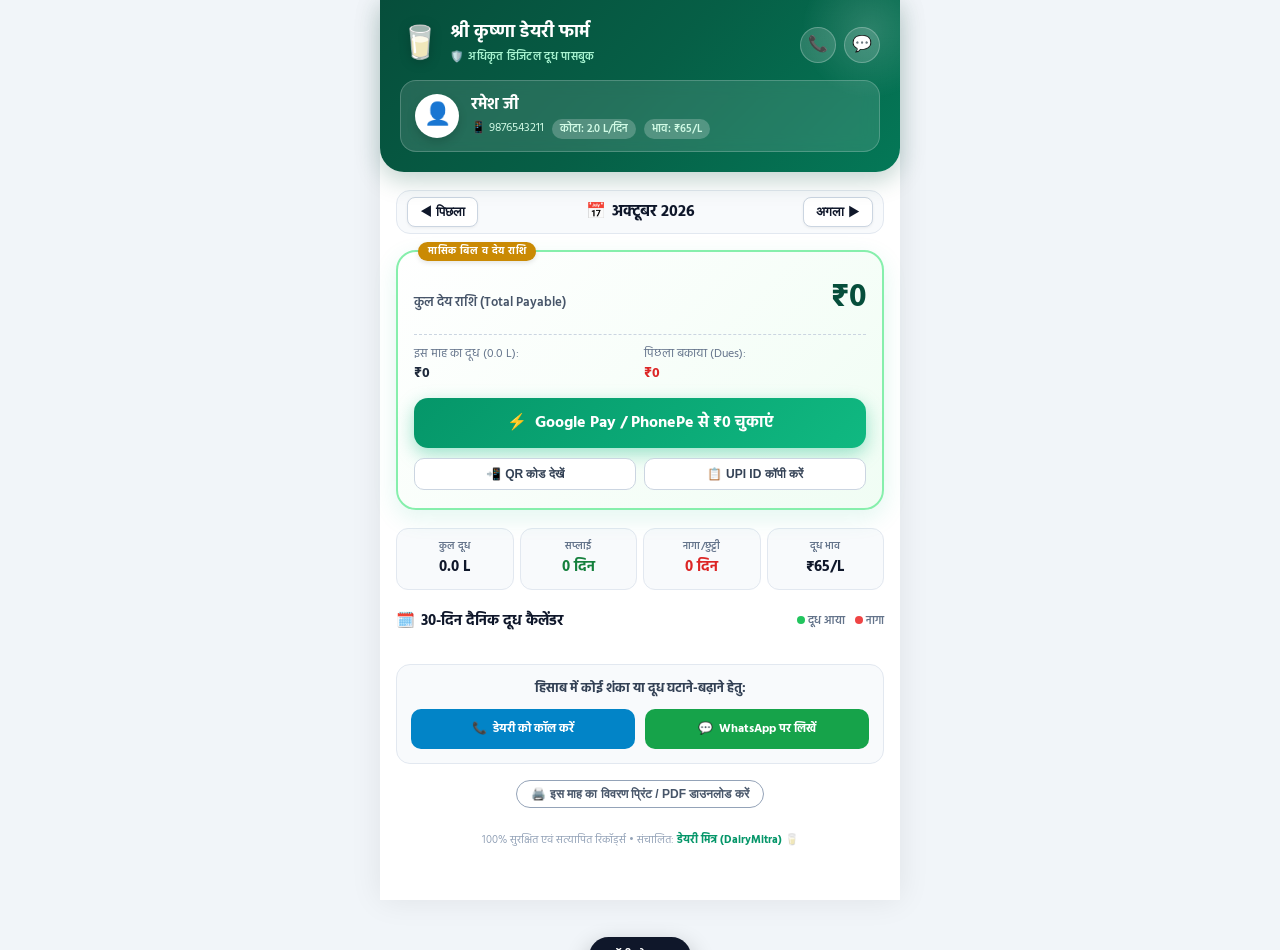
==== commit c7859a9f: "V8.2 V8.2" ====
--- a/passbook.html
+++ b/passbook.html
@@ -795,7 +795,7 @@
           <div>
             <h1 class="farm-title" id="farmNameDisplay">श्री कृष्णा डेयरी फार्म</h1>
             <div class="verified-seal">
-              <span>🛡️</span> अधिकृत डिजिटल दूध पासबुक
+              <span>🛡️</span> <span id="pbBrandSub">अधिकृत डिजिटल दूध पासबुक</span>
             </div>
           </div>
         </div>
@@ -835,20 +835,20 @@
 
       <!-- Executive Billing & Dues Hero Card -->
       <section class="hero-bill-card">
-        <span class="bill-tag">मासिक बिल व देय राशि</span>
+        <span class="bill-tag" id="pbBillTag">मासिक बिल व देय राशि</span>
         
         <div class="bill-amount-row">
-          <div class="bill-label">कुल देय राशि (Total Payable)</div>
+          <div class="bill-label" id="pbBillLabel">कुल देय राशि (Total Payable)</div>
           <div class="bill-total-price" id="totalPayableDisplay">₹0</div>
         </div>
 
         <div class="bill-breakdown-row">
           <div class="breakdown-item">
-            <span>इस माह का दूध (<span id="bdTotalLitres">0.0</span> L):</span>
+            <span id="pbBdMonthMilkText">इस माह का दूध (<span id="bdTotalLitres">0.0</span> L):</span>
             <strong id="bdMonthBill">₹0</strong>
           </div>
           <div class="breakdown-item">
-            <span>पिछला बकाया (Dues):</span>
+            <span id="pbBdDuesText">पिछला बकाया (Dues):</span>
             <strong id="bdPrevDues" style="color: #dc2626;">₹0</strong>
           </div>
         </div>
@@ -861,10 +861,10 @@
         <!-- Secondary Pay Options (QR Code Toggle & Copy ID) -->
         <div class="secondary-pay-actions">
           <button type="button" class="btn-sec-pay" id="btnToggleQr">
-            <span>📲</span> QR कोड देखें
+            <span>📲</span> <span id="pbBtnQrText">QR कोड देखें</span>
           </button>
           <button type="button" class="btn-sec-pay" id="btnCopyUpiId">
-            <span>📋</span> UPI ID कॉपी करें
+            <span>📋</span> <span id="pbBtnCopyText">UPI ID कॉपी करें</span>
           </button>
         </div>
 
@@ -872,7 +872,7 @@
         <div class="qr-card-collapsible" id="qrCollapseCard">
           <img src="" alt="DairyMitra Payment QR" class="qr-card-img" id="passbookQrImg">
           <div class="qr-upi-info">
-            PhonePe, GPay, Paytm या BHIM से स्कैन करें<br>
+            <span id="pbQrScanHint">PhonePe, GPay, Paytm या BHIM से स्कैन करें</span><br>
             <strong id="displayUpiIdText">dairyfarm@upi</strong>
           </div>
         </div>
@@ -881,19 +881,19 @@
       <!-- Monthly Statistics Bar -->
       <section class="stats-strip">
         <div class="stat-pill">
-          <span class="stat-pill-label">कुल दूध</span>
+          <span class="stat-pill-label" id="pbStatTotalMilkLabel">कुल दूध</span>
           <strong class="stat-pill-val" id="statLitres">0.0 L</strong>
         </div>
         <div class="stat-pill">
-          <span class="stat-pill-label">सप्लाई</span>
+          <span class="stat-pill-label" id="pbStatSupplyLabel">सप्लाई</span>
           <strong class="stat-pill-val green" id="statDays">0 दिन</strong>
         </div>
         <div class="stat-pill">
-          <span class="stat-pill-label">नागा/छुट्टी</span>
+          <span class="stat-pill-label" id="pbStatSkipLabel">नागा/छुट्टी</span>
           <strong class="stat-pill-val red" id="statSkipped">0 दिन</strong>
         </div>
         <div class="stat-pill">
-          <span class="stat-pill-label">दूध भाव</span>
+          <span class="stat-pill-label" id="pbStatRateLabel">दूध भाव</span>
           <strong class="stat-pill-val" id="statRate">₹65/L</strong>
         </div>
       </section>
@@ -914,11 +914,11 @@
       <section class="calendar-section">
         <div class="calendar-section-header">
           <div class="section-title">
-            <span>🗓️</span> 30-दिन दैनिक दूध कैलेंडर
+            <span>🗓️</span> <span id="pbCalTitle">30-दिन दैनिक दूध कैलेंडर</span>
           </div>
-          <div class="calendar-legend">
-            <span><span class="legend-dot green"></span> दूध आया</span>
-            <span><span class="legend-dot red"></span> नागा</span>
+          <div class="calendar-legend" id="pbCalLegend">
+            <span><span class="legend-dot green"></span> <span id="pbLegMilkDone">दूध आया</span></span>
+            <span><span class="legend-dot red"></span> <span id="pbLegMilkSkip">नागा</span></span>
           </div>
         </div>
 
@@ -930,20 +930,20 @@
 
       <!-- Direct Contact & Support -->
       <section class="bottom-support-box">
-        <div class="support-title">हिसाब में कोई शंका या दूध घटाने-बढ़ाने हेतु:</div>
+        <div class="support-title" id="pbSupportTitle">हिसाब में कोई शंका या दूध घटाने-बढ़ाने हेतु:</div>
         <div class="support-buttons-row">
           <a href="#" class="btn-support call" id="btnSupportCall">
-            📞 डेयरी को कॉल करें
+            📞 <span id="pbBtnCallText">डेयरी को कॉल करें</span>
           </a>
           <a href="#" class="btn-support whatsapp" id="btnSupportWa" target="_blank">
-            💬 WhatsApp पर लिखें
+            💬 <span id="pbBtnWaText">WhatsApp पर लिखें</span>
           </a>
         </div>
       </section>
 
       <!-- Print / Download PDF -->
       <div class="print-download-row">
-        <button type="button" class="btn-print-slip" onclick="window.print()">
+        <button type="button" class="btn-print-slip" onclick="window.print()" id="pbBtnPrint">
           🖨️ इस माह का विवरण प्रिंट / PDF डाउनलोड करें
         </button>
       </div>
@@ -985,8 +985,354 @@
 
     let deliveryRecords = {};
 
-    const HINDI_MONTHS = ['', 'जनवरी', 'फ़रवरी', 'मार्च', 'अप्रैल', 'मई', 'जून', 'जुलाई', 'अगस्त', 'सितंबर', 'अक्टूबर', 'नवंबर', 'दिसंबर'];
-    const DAY_NAMES = ['रवि', 'सोम', 'मंगल', 'बुध', 'गुरु', 'शुक्र', 'शनि'];
+    const MONTH_NAMES_BY_LANG = {
+      hi: ['जनवरी', 'फ़रवरी', 'मार्च', 'अप्रैल', 'मई', 'जून', 'जुलाई', 'अगस्त', 'सितंबर', 'अक्टूबर', 'नवंबर', 'दिसंबर'],
+      en: ['January', 'February', 'March', 'April', 'May', 'June', 'July', 'August', 'September', 'October', 'November', 'December'],
+      pa: ['ਜਨਵਰੀ', 'ਫ਼ਰਵਰੀ', 'ਮਾਰਚ', 'ਅਪ੍ਰੈਲ', 'ਮਈ', 'ਜੂਨ', 'ਜੁਲਾਈ', 'ਅਗਸਤ', 'ਸਤੰਬਰ', 'ਅਕਤੂਬਰ', 'ਨਵੰਬਰ', 'ਦਸੰਬਰ'],
+      hr: ['जनवरी', 'फ़रवरी', 'मार्च', 'अप्रैल', 'मई', 'जून', 'जुलाई', 'अगस्त', 'सितंबर', 'अक्टूबर', 'नवंबर', 'दिसंबर'],
+      gu: ['જાન્યુઆરી', 'ફેબ્રુઆરી', 'માર્ચ', 'એપ્રિલ', 'મે', 'જૂન', 'જુલાઈ', 'ઓગસ્ટ', 'સપ્ટેમ્બર', 'ઓક્ટોબર', 'નવેમ્બર', 'ડિસેમ્બર'],
+      mr: ['जानेवारी', 'फेब्रुवारी', 'मार्च', 'एप्रिल', 'मे', 'जून', 'जुलै', 'ऑगस्ट', 'सप्टेंबर', 'ऑक्टोबर', 'नोव्हेंबर', 'डिसेंबर'],
+      rj: ['जनवरी', 'फ़रवरी', 'मार्च', 'अप्रैल', 'मई', 'जून', 'जुलाई', 'अगस्त', 'सितंबर', 'अक्टूबर', 'नवंबर', 'दिसंबर'],
+      bn: ['জানুয়ারি', 'ফেব্রুয়ারি', 'মার্চ', 'এপ্রিল', 'মে', 'জুন', 'জুলাই', 'আগস্ট', 'সেপ্টেম্বর', 'অক্টোবর', 'নভেম্বর', 'ডিসেম্বর']
+    };
+
+    function getPbMonthName(m, lang) {
+      const l = lang || getPbLang();
+      const list = MONTH_NAMES_BY_LANG[l] || MONTH_NAMES_BY_LANG['hi'];
+      return list[(m - 1 + 12) % 12];
+    }
+
+
+    const DAY_NAMES_BY_LANG = {
+      hi: ['रवि', 'सोम', 'मंगल', 'बुध', 'गुरु', 'शुक्र', 'शनि'],
+      en: ['Sun', 'Mon', 'Tue', 'Wed', 'Thu', 'Fri', 'Sat'],
+      pa: ['ਐਤ', 'ਸੋਮ', 'ਮੰਗਲ', 'ਬੁੱਧ', 'ਵੀਰ', 'ਸ਼ੁੱਕਰ', 'ਸ਼ਨੀ'],
+      hr: ['रवि', 'सोम', 'मंगल', 'बुध', 'बृहस्पत', 'शुक्र', 'शनि'],
+      gu: ['રવિ', 'સોਮ', 'મંગળ', 'બુધ', 'ગુરુ', 'શુક્ર', 'શનિ'],
+      mr: ['रवि', 'सोम', 'मंगळ', 'बुध', 'गुरु', 'शुक्र', 'शनि'],
+      rj: ['रवि', 'सोम', 'मंगल', 'बुध', 'गुरु', 'शुक्र', 'शनि'],
+      bn: ['রবি', 'সোম', 'মঙ্গল', 'বুধ', 'বৃহঃ', 'শুক্র', 'শনি']
+    };
+
+    const PB_TRANSLATIONS = {
+      hi: {
+        default_farm_name: "श्री कृष्णा डेयरी फार्म",
+        pb_brand_sub: "अधिकृत डिजिटल दूध पासबुक",
+        prev: "◀ पिछला",
+        next: "अगला ▶",
+        bill_tag: "मासिक बिल व देय राशि",
+        bill_label: "कुल देय राशि (Total Payable)",
+        this_month_milk: "इस माह का दूध",
+        prev_dues: "पिछला बकाया (Dues):",
+        pay_btn_prefix: "Google Pay / PhonePe से",
+        pay_btn_suffix: "चुकाएं",
+        qr_btn: "QR कोड देखें",
+        copy_btn: "UPI ID कॉपी करें",
+        qr_scan_hint: "PhonePe, GPay, Paytm या BHIM से स्कैन करें",
+        total_milk: "कुल दूध",
+        supplied: "सप्लाई",
+        skipped: "नागा/छुट्टी",
+        rate: "दूध भाव",
+        unit_day: "दिन",
+        cal_title: "30-दिन दैनिक दूध कैलेंडर",
+        leg_milk_done: "दूध आया",
+        leg_milk_skip: "नागा",
+        support_title: "हिसाब में कोई शंका या दूध घटाने-बढ़ाने हेतु:",
+        call_btn: "डेयरी को कॉल करें",
+        wa_btn: "WhatsApp पर लिखें",
+        print_btn: "🖨️ इस माह का विवरण प्रिंट / PDF डाउनलोड करें",
+        quota_prefix: "कोटा",
+        rate_prefix: "भाव",
+        cow: "गाय",
+        buffalo: "भैंस",
+        both: "दोनों",
+        day_morning: "सुबह",
+        day_evening: "शाम",
+        day_delivered: "✓ दूध डिलीवर",
+        day_skipped: "✕ नागा"
+      },
+      en: {
+        default_farm_name: "Shree Krishna Dairy Farm",
+        pb_brand_sub: "Official Digital Milk Passbook",
+        prev: "◀ Previous",
+        next: "Next ▶",
+        bill_tag: "Monthly Bill & Payable Dues",
+        bill_label: "Total Amount Payable",
+        this_month_milk: "This Month Milk",
+        prev_dues: "Previous Dues:",
+        pay_btn_prefix: "Pay",
+        pay_btn_suffix: "via Google Pay / PhonePe",
+        qr_btn: "View QR Code",
+        copy_btn: "Copy UPI ID",
+        qr_scan_hint: "Scan with PhonePe, GPay, Paytm, or BHIM",
+        total_milk: "Total Milk",
+        supplied: "Supplied",
+        skipped: "Skipped",
+        rate: "Milk Rate",
+        unit_day: "Days",
+        cal_title: "30-Day Daily Milk Calendar",
+        leg_milk_done: "Delivered",
+        leg_milk_skip: "Skipped",
+        support_title: "For bill queries or quantity changes:",
+        call_btn: "Call Dairy Owner",
+        wa_btn: "Message on WhatsApp",
+        print_btn: "🖨️ Print / Download Monthly PDF",
+        quota_prefix: "Quota",
+        rate_prefix: "Rate",
+        cow: "Cow",
+        buffalo: "Buffalo",
+        both: "Both",
+        day_morning: "Morning",
+        day_evening: "Evening",
+        day_delivered: "✓ Delivered",
+        day_skipped: "✕ Skipped"
+      },
+      pa: {
+        default_farm_name: "ਸ਼੍ਰੀ ਕ੍ਰਿਸ਼ਨਾ ਡੇਅਰੀ ਫ਼ਾਰਮ",
+        pb_brand_sub: "ਅਧਿਕਾਰਤ ਡਿਜੀਟਲ ਦੁੱਧ ਪਾਸਬੁੱਕ",
+        prev: "◀ ਪਿਛਲਾ",
+        next: "ਅਗਲਾ ▶",
+        bill_tag: "ਮਹੀਨਾਵਾਰ ਬਿੱਲ ਤੇ ਦੇਣਦਾਰੀ",
+        bill_label: "ਕੁੱਲ ਦੇਣਯੋਗ ਰਕਮ (Total Payable)",
+        this_month_milk: "ਇਸ ਮਹੀਨੇ ਦਾ ਦੁੱਧ",
+        prev_dues: "ਪਿਛਲਾ ਬਕਾਇਆ:",
+        pay_btn_prefix: "Google Pay / PhonePe ਰਾਹੀਂ",
+        pay_btn_suffix: "ਭੁਗਤਾਨ ਕਰੋ",
+        qr_btn: "QR ਕੋਡ ਦੇਖੋ",
+        copy_btn: "UPI ID ਕਾਪੀ ਕਰੋ",
+        qr_scan_hint: "PhonePe, GPay, Paytm ਜਾਂ BHIM ਨਾਲ ਸਕੈਨ ਕਰੋ",
+        total_milk: "ਕੁੱਲ ਦੁੱਧ",
+        supplied: "ਸਪਲਾਈ",
+        skipped: "ਨਾਗਾ/ਛੁੱਟੀ",
+        rate: "ਦੁੱਧ ਦਾ ਭਾਅ",
+        unit_day: "ਦਿਨ",
+        cal_title: "30-ਦਿਨ ਰੋਜ਼ਾਨਾ ਦੁੱਧ ਕੈਲੰਡਰ",
+        leg_milk_done: "ਦੁੱਧ ਆਇਆ",
+        leg_milk_skip: "ਨਾਗਾ",
+        support_title: "ਹਿਸਾਬ ਵਿੱਚ ਕਿਸੇ ਸ਼ੰਕਾ ਜਾਂ ਤਬਦੀਲੀ ਲਈ:",
+        call_btn: "ਡੇਅਰੀ ਨੂੰ ਕਾਲ ਕਰੋ",
+        wa_btn: "WhatsApp 'ਤੇ ਲਿਖੋ",
+        print_btn: "🖨️ ਮਹੀਨਾਵਾਰ ਵੇਰਵਾ ਪ੍ਰਿੰਟ / PDF ਡਾਊਨਲੋਡ ਕਰੋ",
+        quota_prefix: "ਕੋਟਾ",
+        rate_prefix: "ਭਾਅ",
+        cow: "ਗਾਂ",
+        buffalo: "ਮੱਝ",
+        both: "ਦੋਵੇਂ",
+        day_morning: "ਸਵੇਰ",
+        day_evening: "ਸ਼ਾਮ",
+        day_delivered: "✓ ਸਪਲਾਈ ਹੋਇਆ",
+        day_skipped: "✕ ਨਾਗਾ"
+      },
+      hr: {
+        default_farm_name: "श्री कृष्णा डेयरी फार्म",
+        pb_brand_sub: "अधिकृत डिजिटल दूध पासबुक",
+        prev: "◀ पिछला",
+        next: "अगला ▶",
+        bill_tag: "मासिक बिल व देय राशि",
+        bill_label: "कुल देय राशि (Total Payable)",
+        this_month_milk: "इस महीने का दूध",
+        prev_dues: "पिछला बकाया:",
+        pay_btn_prefix: "Google Pay / PhonePe तै",
+        pay_btn_suffix: "चुकाओ",
+        qr_btn: "QR कोड देखो",
+        copy_btn: "UPI ID कॉपी करो",
+        qr_scan_hint: "PhonePe, GPay, Paytm या BHIM तै स्कैन करो",
+        total_milk: "कुल दूध",
+        supplied: "सप्लाई",
+        skipped: "नागा/छुट्टी",
+        rate: "दूध का भाव",
+        unit_day: "दिन",
+        cal_title: "30-दिन दैनिक दूध कैलेंडर",
+        leg_milk_done: "दूध आया",
+        leg_milk_skip: "नागा",
+        support_title: "हिसाब में कोई शंका खातर:",
+        call_btn: "डेयरी नै फोन करो",
+        wa_btn: "WhatsApp पै लिखो",
+        print_btn: "🖨️ इस महीने का विवरण प्रिंट / PDF डाउनलोड करो",
+        quota_prefix: "कोटा",
+        rate_prefix: "भाव",
+        cow: "गाय",
+        buffalo: "भैंस",
+        both: "दोनो",
+        day_morning: "सुबह",
+        day_evening: "शाम",
+        day_delivered: "✓ दूध डिलीवर",
+        day_skipped: "✕ नागा"
+      },
+      gu: {
+        default_farm_name: "શ્રી કૃષ્ણા ડેરી ફાર્મ",
+        pb_brand_sub: "અધિકૃત ડિજિટલ દૂધ પાસબુક",
+        prev: "◀ પાછલું",
+        next: "આગલું ▶",
+        bill_tag: "માસિક બિલ અને ચૂકવવાપાત્ર રકમ",
+        bill_label: "કુલ ચૂકવવાપાત્ર રકમ",
+        this_month_milk: "આ મહિનાનું દૂધ",
+        prev_dues: "પાછલી બાકી રકમ:",
+        pay_btn_prefix: "Google Pay / PhonePe થી",
+        pay_btn_suffix: "ચૂકવો",
+        qr_btn: "QR કોડ જુઓ",
+        copy_btn: "UPI ID કૉપિ કરો",
+        qr_scan_hint: "PhonePe, GPay, Paytm અથવા BHIM થી સ્કેન કરો",
+        total_milk: "કુલ દૂધ",
+        supplied: "સપ્લાય",
+        skipped: "રજા",
+        rate: "દૂધનો ભાવ",
+        unit_day: "દિવસ",
+        cal_title: "30-દિવસ દૈનિક દૂધ કેલેન્ડર",
+        leg_milk_done: "દૂધ આવ્યું",
+        leg_milk_skip: "રજા",
+        support_title: "હિસાબમાં કોઈ પ્રશ્ન હોય તો:",
+        call_btn: "ડેરીને કૉલ કરો",
+        wa_btn: "WhatsApp પર લખો",
+        print_btn: "🖨️ માસિક વિગતો પ્રિન્ટ / PDF ડાઉનલોડ કરો",
+        quota_prefix: "ક્વોટા",
+        rate_prefix: "ભાવ",
+        cow: "ગાય",
+        buffalo: "ભેંસ",
+        both: "બંને",
+        day_morning: "સવાર",
+        day_evening: "સાંજ",
+        day_delivered: "✓ દૂધ વિતરણ",
+        day_skipped: "✕ રજા"
+      },
+      mr: {
+        default_farm_name: "श्री कृष्णा डेअरी फार्म",
+        pb_brand_sub: "अधिकृत डिजिटल दूध पासबुक",
+        prev: "◀ मागील",
+        next: "पुढील ▶",
+        bill_tag: "मासिक बिल व देय रक्कम",
+        bill_label: "एकूण देय रक्कम",
+        this_month_milk: "या महिन्याचे दूध",
+        prev_dues: "मागील बाकी:",
+        pay_btn_prefix: "Google Pay / PhonePe द्वारे",
+        pay_btn_suffix: "भरा",
+        qr_btn: "QR कोड पहा",
+        copy_btn: "UPI ID कॉपी करा",
+        qr_scan_hint: "PhonePe, GPay, Paytm किंवा BHIM द्वारे स्कॅन करा",
+        total_milk: "एकूण दूध",
+        supplied: "पुरवठा",
+        skipped: "सुट्टी",
+        rate: "दूध दर",
+        unit_day: "दिवस",
+        cal_title: "30-दिवस दैनिक दूध दिनदर्शिका",
+        leg_milk_done: "दूध आले",
+        leg_milk_skip: "सुट्टी",
+        support_title: "हिशोबात काही अडचण असल्यास:",
+        call_btn: "डेअरीला कॉल करा",
+        wa_btn: "WhatsApp वर लिहा",
+        print_btn: "🖨️ या महिन्याचा तपशील प्रिंट / PDF डाउनलोड करा",
+        quota_prefix: "कोटा",
+        rate_prefix: "दर",
+        cow: "गाय",
+        buffalo: "म्हैस",
+        both: "दोन्ही",
+        day_morning: "सकाळ",
+        day_evening: "संध्याकाळ",
+        day_delivered: "✓ दूध वितरित",
+        day_skipped: "✕ सुट्टी"
+      },
+      rj: {
+        default_farm_name: "श्री कृष्णा डेयरी फार्म",
+        pb_brand_sub: "अधिकृत डिजिटल दूध पासबुक",
+        prev: "◀ पाछलो",
+        next: "आगलो ▶",
+        bill_tag: "मासिक बिल व देय राशि",
+        bill_label: "कुल देय राशि (Total Payable)",
+        this_month_milk: "इण महीने रो दूध",
+        prev_dues: "पाछलो बकायो:",
+        pay_btn_prefix: "Google Pay / PhonePe सूं",
+        pay_btn_suffix: "चुकावो",
+        qr_btn: "QR कोड देखो",
+        copy_btn: "UPI ID कॉपी करो",
+        qr_scan_hint: "PhonePe, GPay, Paytm या BHIM सूं स्कैन करो",
+        total_milk: "कुल दूध",
+        supplied: "सप्लाई",
+        skipped: "नागा/छुट्टी",
+        rate: "दूध रो भाव",
+        unit_day: "दिन",
+        cal_title: "30-दिन दैनिक दूध कैलेंडर",
+        leg_milk_done: "दूध आयो",
+        leg_milk_skip: "नागो",
+        support_title: "हिसाब में कोई शंका होवै तो:",
+        call_btn: "डेयरी नै कॉल करो",
+        wa_btn: "WhatsApp पर लिखो",
+        print_btn: "🖨️ इण महीने रो विवरण प्रिंट / PDF डाउनलोड करो",
+        quota_prefix: "कोटा",
+        rate_prefix: "भाव",
+        cow: "गाय",
+        buffalo: "भैंस",
+        both: "दोनूं",
+        day_morning: "सुबह",
+        day_evening: "शाम",
+        day_delivered: "✓ दूध डिलीवर",
+        day_skipped: "✕ नागो"
+      },
+      bn: {
+        default_farm_name: "শ্রী কৃষ্ণা ডেইরি ফার্ম",
+        pb_brand_sub: "অনুমোদিত ডিজিটাল দুধ পাসবুক",
+        prev: "◀ পূর্ববর্তী",
+        next: "পরবর্তী ▶",
+        bill_tag: "মাসিক বিল ও প্রদেয় বকেয়া",
+        bill_label: "মোট প্রদেয় অর্থ (Total Payable)",
+        this_month_milk: "চলতি মাসের দুধ",
+        prev_dues: "পূর্বের বকেয়া:",
+        pay_btn_prefix: "Google Pay / PhonePe দিয়ে",
+        pay_btn_suffix: "পরিশোধ করুন",
+        qr_btn: "QR কোড দেখুন",
+        copy_btn: "UPI ID কপি করুন",
+        qr_scan_hint: "PhonePe, GPay, Paytm বা BHIM দিয়ে স্ক্যান করুন",
+        total_milk: "মোট দুধ",
+        supplied: "সরবরাহ",
+        skipped: "ছুটি",
+        rate: "দুধের দর",
+        unit_day: "দিন",
+        cal_title: "৩০-দিনের দৈনিক দুধ ক্যালেন্ডার",
+        leg_milk_done: "দুধ এসেছে",
+        leg_milk_skip: "ছুটি",
+        support_title: "হিসাবে কোনো প্রশ্ন থাকলে যোগাযোগ করুন:",
+        call_btn: "ডেইরিতে কল করুন",
+        wa_btn: "WhatsApp-এ লিখুন",
+        print_btn: "🖨️ মাসিক বিবরণ প্রিন্ট / PDF ডাউনলোড করুন",
+        quota_prefix: "কোটা",
+        rate_prefix: "দর",
+        cow: "গরু",
+        buffalo: "মহিষ",
+        both: "উভয়",
+        day_morning: "সকাল",
+        day_evening: "সন্ধ্যা",
+        day_delivered: "✓ বিতরণ সম্পন্ন",
+        day_skipped: "✕ ছুটি"
+      }
+    };
+
+    function getPbLang() {
+      const urlParams = new URLSearchParams(window.location.search);
+      let lang = urlParams.get('lang');
+      if (!lang && window.location.hash && window.location.hash.startsWith('#d=')) {
+        try {
+          const rawB64 = window.location.hash.substring(3);
+          const decodedJson = decodeURIComponent(escape(atob(rawB64)));
+          const payload = JSON.parse(decodedJson);
+          if (payload.lang) lang = payload.lang;
+        } catch(e) {}
+      }
+      return lang || localStorage.getItem('dairymitra_lang') || 'hi';
+    }
+
+    function pbt(key, fallback = '') {
+      const lang = getPbLang();
+      const dict = PB_TRANSLATIONS[lang] || PB_TRANSLATIONS['hi'];
+      if (dict && dict[key] !== undefined) return dict[key];
+      if (PB_TRANSLATIONS['hi'] && PB_TRANSLATIONS['hi'][key] !== undefined) return PB_TRANSLATIONS['hi'][key];
+      return fallback;
+    }
+
+    function getHindiMonthName(m, lang) {
+      const l = lang || getPbLang();
+      const list = MONTH_NAMES_BY_LANG[l] || MONTH_NAMES_BY_LANG['hi'];
+      return list[(m - 1 + 12) % 12];
+    }
+
 
     function showToast(msg) {
       const toast = document.getElementById('passbookToast');
@@ -1184,16 +1530,80 @@
 
     function renderAll() {
       const urlParams = new URLSearchParams(window.location.search);
+      const stats = calculateMonthStats(currentYear, currentMonth);
       const isSupplier = (urlParams.get('type') === 'supplier') || (window.location.hash && window.location.hash.includes('"type":"supplier"'));
 
+      // Apply translations to static labels
+      const lang = getPbLang();
+      document.documentElement.lang = lang;
+      const pbSub = document.getElementById('pbBrandSub');
+      if (pbSub) pbSub.innerText = pbt('pb_brand_sub', 'अधिकृत डिजिटल दूध पासबुक');
+      const bPrev = document.getElementById('btnPrevMonth');
+      if (bPrev) bPrev.innerText = pbt('prev', '◀ पिछला');
+      const bNext = document.getElementById('btnNextMonth');
+      if (bNext) bNext.innerText = pbt('next', 'अगला ▶');
+      const bTag = document.getElementById('pbBillTag');
+      if (bTag) bTag.innerText = pbt('bill_tag', 'मासिक बिल व देय राशि');
+      const bLbl = document.getElementById('pbBillLabel');
+      if (bLbl) bLbl.innerText = pbt('bill_label', 'कुल देय राशि (Total Payable)');
+            const bdMonthMilkEl = document.getElementById('pbBdMonthMilkText');
+      if (bdMonthMilkEl) {
+        const litresSpan = document.getElementById('bdTotalLitres');
+        const lVal = litresSpan ? litresSpan.innerText : '0.0';
+        bdMonthMilkEl.innerHTML = `${pbt('this_month_milk', 'This Month Milk')} (<span id="bdTotalLitres">${lVal}</span> L):`;
+      }
+      const bdDues = document.getElementById('pbBdDuesText');
+      if (bdDues) bdDues.innerText = pbt('prev_dues', 'पिछला बकाया (Dues):');
+      const btnQr = document.getElementById('pbBtnQrText');
+      if (btnQr) btnQr.innerText = pbt('qr_btn', 'QR कोड देखें');
+      const btnCopy = document.getElementById('pbBtnCopyText');
+      if (btnCopy) btnCopy.innerText = pbt('copy_btn', 'UPI ID कॉपी करें');
+      const qrHint = document.getElementById('pbQrScanHint');
+      if (qrHint) qrHint.innerText = pbt('qr_scan_hint', 'PhonePe, GPay, Paytm या BHIM से स्कैन करें');
+      const lblTot = document.getElementById('pbStatTotalMilkLabel');
+      if (lblTot) lblTot.innerText = pbt('total_milk', 'कुल दूध');
+      const lblSup = document.getElementById('pbStatSupplyLabel');
+      if (lblSup) lblSup.innerText = pbt('supplied', 'सप्लाई');
+      const lblSkp = document.getElementById('pbStatSkipLabel');
+      if (lblSkp) lblSkp.innerText = pbt('skipped', 'नागा/छुट्टी');
+      const lblRt = document.getElementById('pbStatRateLabel');
+      if (lblRt) lblRt.innerText = pbt('rate', 'दूध भाव');
+      const calTitle = document.getElementById('pbCalTitle');
+      if (calTitle) calTitle.innerText = pbt('cal_title', '30-दिन दैनिक दूध कैलेंडर');
+      const legDone = document.getElementById('pbLegMilkDone');
+      if (legDone) legDone.innerText = pbt('leg_milk_done', 'दूध आया');
+      const legSkip = document.getElementById('pbLegMilkSkip');
+      if (legSkip) legSkip.innerText = pbt('leg_milk_skip', 'नागा');
+      const supTitle = document.getElementById('pbSupportTitle');
+      if (supTitle) supTitle.innerText = pbt('support_title', 'हिसाब में कोई शंका या दूध घटाने-बढ़ाने हेतु:');
+      const btnCall = document.getElementById('pbBtnCallText');
+      if (btnCall) btnCall.innerText = pbt('call_btn', 'डेयरी को कॉल करें');
+      const btnWa = document.getElementById('pbBtnWaText');
+      if (btnWa) btnWa.innerText = pbt('wa_btn', 'WhatsApp पर लिखें');
+      const btnPrn = document.getElementById('pbBtnPrint');
+      if (btnPrn) btnPrn.innerText = pbt('print_btn', '🖨️ इस माह का विवरण प्रिंट / PDF डाउनलोड करें');
+
       // 1. Header Details
-      document.getElementById('farmNameDisplay').innerText = farmSettings.farmName || 'श्री कृष्णा डेयरी फार्म';
+      const rawFarm = farmSettings.farmName || '';
+      if (!rawFarm || rawFarm === 'श्री कृष्णा डेयरी फार्म' || rawFarm === 'DairyMitra') {
+        document.getElementById('farmNameDisplay').innerText = pbt('default_farm_name', 'श्री कृष्णा डेयरी फार्म');
+      } else {
+        document.getElementById('farmNameDisplay').innerText = rawFarm;
+      }
+
+      // Update Breakdown This Month Milk Label
+      const bdMonthMilkEl = document.getElementById('pbBdMonthMilkText');
+      if (bdMonthMilkEl) {
+        bdMonthMilkEl.innerHTML = `${pbt('this_month_milk', 'इस माह का दूध')} (<span id="bdTotalLitres">${stats.totalLitres.toFixed(1)}</span> L):`;
+      }
       document.getElementById('custNameDisplay').innerText = customerData.name || (isSupplier ? 'किसान सप्लायर' : 'ग्राहक');
       document.getElementById('custPhoneDisplay').innerText = customerData.phone ? `📱 ${customerData.phone}` : (customerData.village ? `📍 ${customerData.village}` : '');
       
       const totalQuota = ((customerData.quotaMorning || 0) + (customerData.quotaEvening || 0)).toFixed(1);
-      document.getElementById('custQuotaDisplay').innerText = isSupplier ? `अनुमानित: ${totalQuota} L/दिन` : `कोटा: ${totalQuota} L/दिन`;
-      document.getElementById('custRateDisplay').innerText = isSupplier ? `खरीद भाव: ₹${customerData.rate || 48}/L` : `भाव: ₹${customerData.rate || 65}/L`;
+      document.getElementById('custQuotaDisplay').innerText = isSupplier ? `${pbt('quota_prefix', 'कोटा')}: ${totalQuota} L/${pbt('unit_day', 'दिन')}` : `${pbt('quota_prefix', 'कोटा')}: ${totalQuota} L/${pbt('unit_day', 'दिन')}`;
+      const mType = customerData.milkType || 'buffalo';
+      const mTypeIcon = mType === 'cow' ? `🐄 ${pbt('cow', 'गाय')}` : (mType === 'both' ? `🥛 ${pbt('both', 'दोनों')}` : `🐃 ${pbt('buffalo', 'भैंस')}`);
+      document.getElementById('custRateDisplay').innerText = `${pbt('rate_prefix', 'भाव')}: ${mTypeIcon} ₹${customerData.rate || 65}/L`;
 
       if (isSupplier) {
         document.title = `डिजिटल दूध संकलन पासबुक • ${customerData.name}`;
@@ -1223,27 +1633,27 @@
       document.getElementById('btnSupportWa').href = waLink;
 
       // 2. Month Display
-      document.getElementById('currentMonthYearText').innerText = `${HINDI_MONTHS[currentMonth]} ${currentYear}`;
+      document.getElementById('currentMonthYearText').innerText = `${getHindiMonthName(currentMonth, getPbLang())} ${currentYear}`;
 
       // 3. Stats & Billing
-      const stats = calculateMonthStats(currentYear, currentMonth);
+      // stats calculated at top
 
       document.getElementById('totalPayableDisplay').innerText = `₹${stats.totalPayable.toLocaleString('en-IN')}`;
       document.getElementById('bdTotalLitres').innerText = stats.totalLitres.toFixed(1);
       document.getElementById('bdMonthBill').innerText = `₹${stats.monthBill.toLocaleString('en-IN')}`;
       document.getElementById('bdPrevDues').innerText = `₹${stats.dues.toLocaleString('en-IN')}`;
-      document.getElementById('btnPayText').innerText = `Google Pay / PhonePe से ₹${stats.totalPayable.toLocaleString('en-IN')} चुकाएं`;
+      document.getElementById('btnPayText').innerText = `${pbt('pay_btn_prefix', 'Google Pay / PhonePe से')} ₹${stats.totalPayable.toLocaleString('en-IN')} ${pbt('pay_btn_suffix', 'चुकाएं')}`;
 
       document.getElementById('statLitres').innerText = `${stats.totalLitres.toFixed(1)} L`;
-      document.getElementById('statDays').innerText = `${stats.deliveredDays} दिन`;
-      document.getElementById('statSkipped').innerText = `${stats.skippedDays} दिन`;
+      document.getElementById('statDays').innerText = `${stats.deliveredDays} ${pbt('unit_day', 'दिन')}`;
+      document.getElementById('statSkipped').innerText = `${stats.skippedDays} ${pbt('unit_day', 'दिन')}`;
       document.getElementById('statRate').innerText = `₹${stats.rate}/L`;
 
       // 4. Setup UPI Deep Link & QR Code
       const upiId = farmSettings.upiId || 'dairyfarm@upi';
       const upiName = farmSettings.farmName || 'DairyMitra';
       const amount = stats.totalPayable > 0 ? stats.totalPayable : 1;
-      const tn = encodeURIComponent(`MilkBill-${customerData.name}-${HINDI_MONTHS[currentMonth]}`);
+      const tn = encodeURIComponent(`MilkBill-${customerData.name}-${getPbMonthName(currentMonth)}`);
       const upiParams = `pa=${encodeURIComponent(upiId)}&pn=${encodeURIComponent(upiName)}&am=${amount}&cu=INR&tn=${tn}`;
       const genericUpi = `upi://pay?${upiParams}`;
 
@@ -1276,7 +1686,8 @@
       const firstDayIndex = new Date(currentYear, currentMonth - 1, 1).getDay();
 
       // Day of week headers
-      DAY_NAMES.forEach(dayName => {
+      const dayList = DAY_NAMES_BY_LANG[getPbLang()] || DAY_NAMES_BY_LANG['hi'];
+      dayList.forEach(dayName => {
         const h = document.createElement('div');
         h.className = 'day-col-header';
         h.innerText = dayName;
@@ -1329,7 +1740,7 @@
       const costEl = document.getElementById('detailCost');
       const badge = document.getElementById('detailStatusBadge');
 
-      dateHeading.innerText = `${d.dayNum} ${HINDI_MONTHS[currentMonth]} ${currentYear}`;
+      dateHeading.innerText = `${d.dayNum} ${getPbMonthName(currentMonth)} ${currentYear}`;
       shiftBreakdown.innerText = `🌅 सुबह: ${(d.morningQty || 0).toFixed(1)} L • 🌇 शाम: ${(d.eveningQty || 0).toFixed(1)} L`;
       costEl.innerText = `₹${d.cost}`;
 
